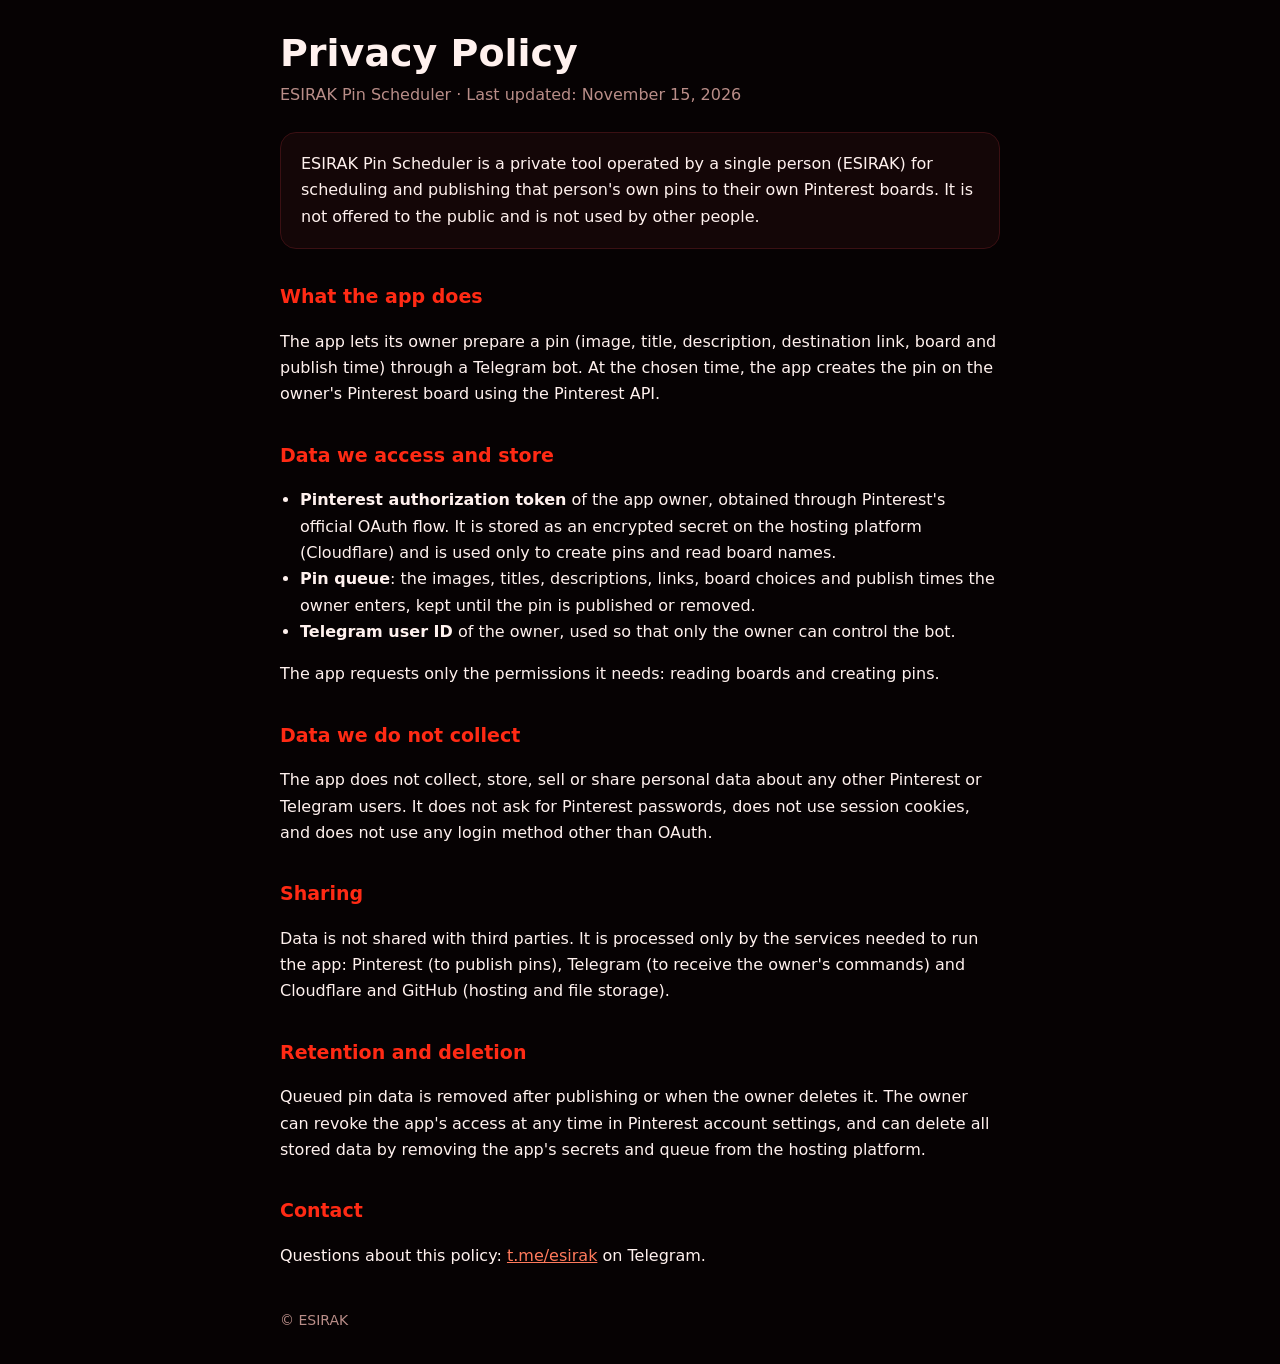
==== esirak-privacy-policy.html @ 10af094e "о" ====
<!doctype html>
<html lang="en">
<head>
<meta charset="utf-8">
<meta name="viewport" content="width=device-width, initial-scale=1">
<title>Privacy Policy – ESIRAK Pin Scheduler</title>
<link rel="icon" type="image/png" href="logo.png">
<style>
  :root { --bg:#060203; --panel:#140607; --line:#3b1013; --red:#ff2a14; --fg:#fff1ee; --mute:#b98d88; color-scheme: dark; }
  * { box-sizing: border-box; }
  body { margin:0; background:var(--bg); color:var(--fg); font:16px/1.65 system-ui,-apple-system,"Segoe UI",Roboto,sans-serif; padding:32px max(16px, env(safe-area-inset-left,0px)); }
  main { max-width:720px; margin:0 auto; }
  a { color:#ff7a5c; }
  h1 { font-size:clamp(26px,5vw,38px); line-height:1.15; margin:0 0 6px; }
  h2 { font-size:19px; margin:32px 0 8px; color:var(--red); }
  p, li { color:var(--fg); }
  ul { padding-left:20px; }
  .meta { color:var(--mute); margin:0 0 24px; }
  .card { background:var(--panel); border:1px solid var(--line); border-radius:16px; padding:18px 20px; }
  footer { margin-top:40px; color:var(--mute); font-size:14px; }
</style>
</head>
<body>
<main>
  <h1>Privacy Policy</h1>
  <p class="meta">ESIRAK Pin Scheduler · Last updated: November 15, 2026</p>

  <div class="card">
    <p style="margin:0">ESIRAK Pin Scheduler is a private tool operated by a single person (ESIRAK) for scheduling and publishing that person's own pins to their own Pinterest boards. It is not offered to the public and is not used by other people.</p>
  </div>

  <h2>What the app does</h2>
  <p>The app lets its owner prepare a pin (image, title, description, destination link, board and publish time) through a Telegram bot. At the chosen time, the app creates the pin on the owner's Pinterest board using the Pinterest API.</p>

  <h2>Data we access and store</h2>
  <ul>
    <li><strong>Pinterest authorization token</strong> of the app owner, obtained through Pinterest's official OAuth flow. It is stored as an encrypted secret on the hosting platform (Cloudflare) and is used only to create pins and read board names.</li>
    <li><strong>Pin queue</strong>: the images, titles, descriptions, links, board choices and publish times the owner enters, kept until the pin is published or removed.</li>
    <li><strong>Telegram user ID</strong> of the owner, used so that only the owner can control the bot.</li>
  </ul>
  <p>The app requests only the permissions it needs: reading boards and creating pins.</p>

  <h2>Data we do not collect</h2>
  <p>The app does not collect, store, sell or share personal data about any other Pinterest or Telegram users. It does not ask for Pinterest passwords, does not use session cookies, and does not use any login method other than OAuth.</p>

  <h2>Sharing</h2>
  <p>Data is not shared with third parties. It is processed only by the services needed to run the app: Pinterest (to publish pins), Telegram (to receive the owner's commands) and Cloudflare and GitHub (hosting and file storage).</p>

  <h2>Retention and deletion</h2>
  <p>Queued pin data is removed after publishing or when the owner deletes it. The owner can revoke the app's access at any time in Pinterest account settings, and can delete all stored data by removing the app's secrets and queue from the hosting platform.</p>

  <h2>Contact</h2>
  <p>Questions about this policy: <a href="https://t.me/esirak">t.me/esirak</a> on Telegram.</p>

  <footer>© ESIRAK</footer>
</main>
</body>
</html>
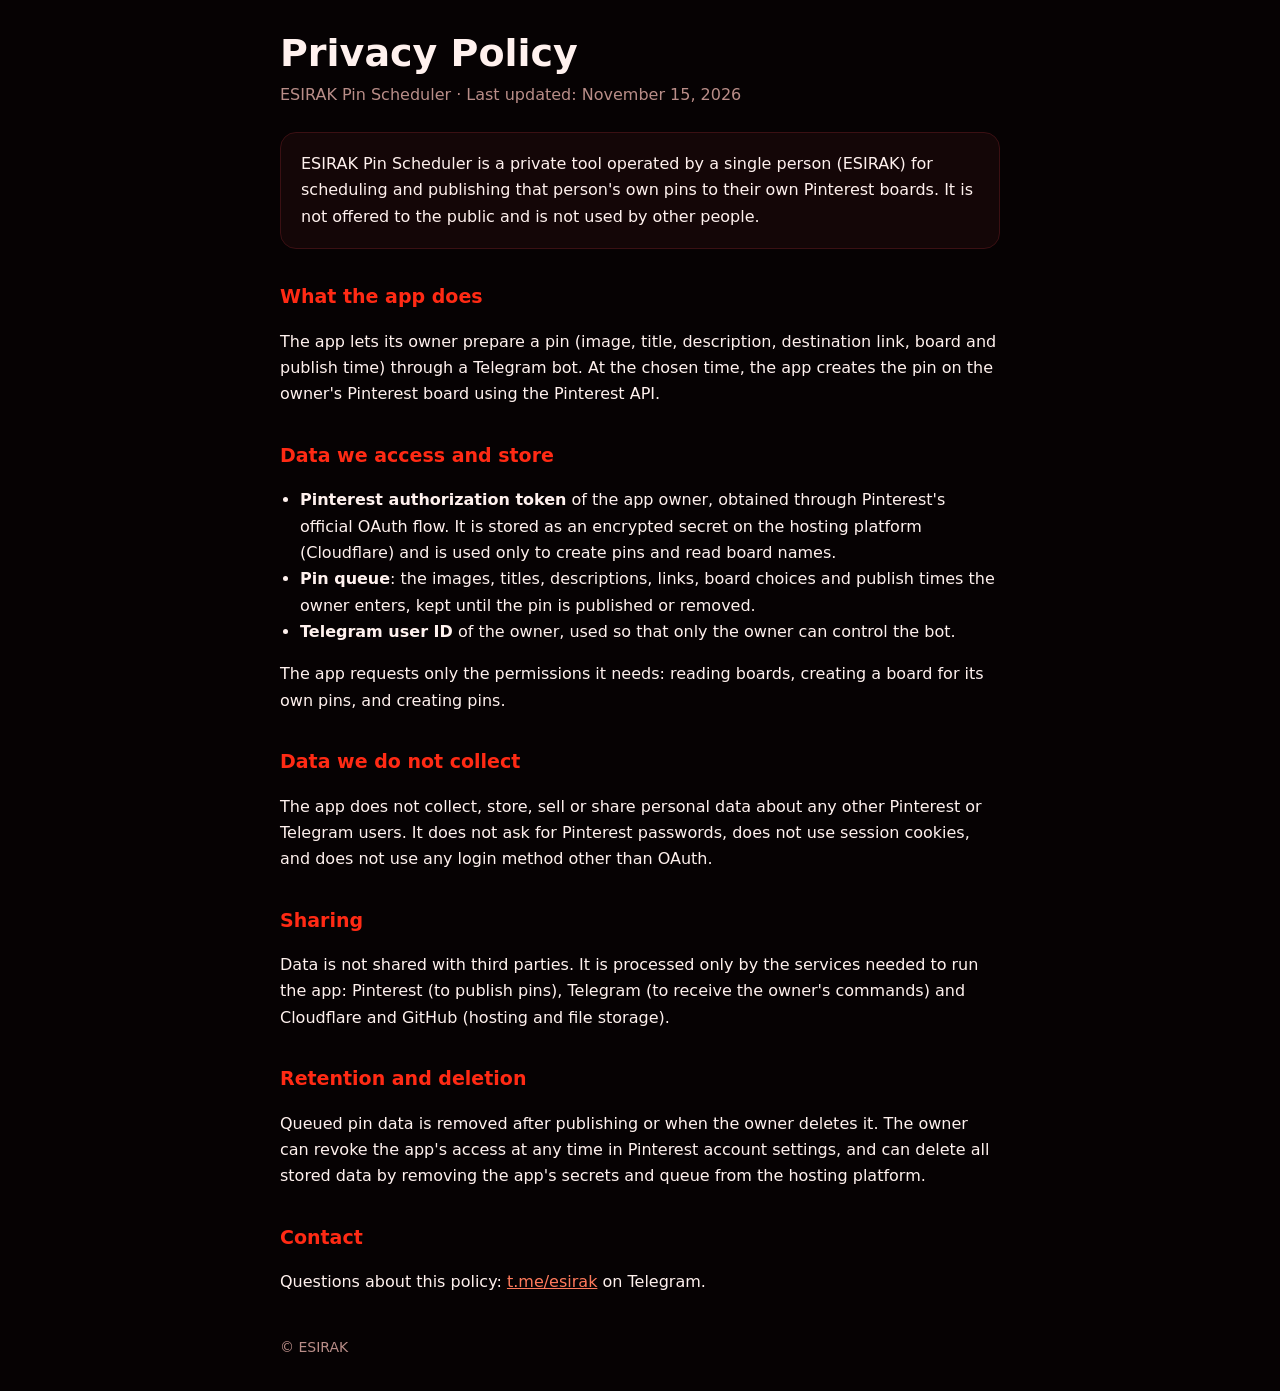
==== commit c0562bea: "Update esirak-privacy-policy.html" ====
--- a/esirak-privacy-policy.html
+++ b/esirak-privacy-policy.html
@@ -38,7 +38,7 @@
     <li><strong>Pin queue</strong>: the images, titles, descriptions, links, board choices and publish times the owner enters, kept until the pin is published or removed.</li>
     <li><strong>Telegram user ID</strong> of the owner, used so that only the owner can control the bot.</li>
   </ul>
-  <p>The app requests only the permissions it needs: reading boards and creating pins.</p>
+  <p>The app requests only the permissions it needs: reading boards, creating a board for its own pins, and creating pins.</p>
 
   <h2>Data we do not collect</h2>
   <p>The app does not collect, store, sell or share personal data about any other Pinterest or Telegram users. It does not ask for Pinterest passwords, does not use session cookies, and does not use any login method other than OAuth.</p>
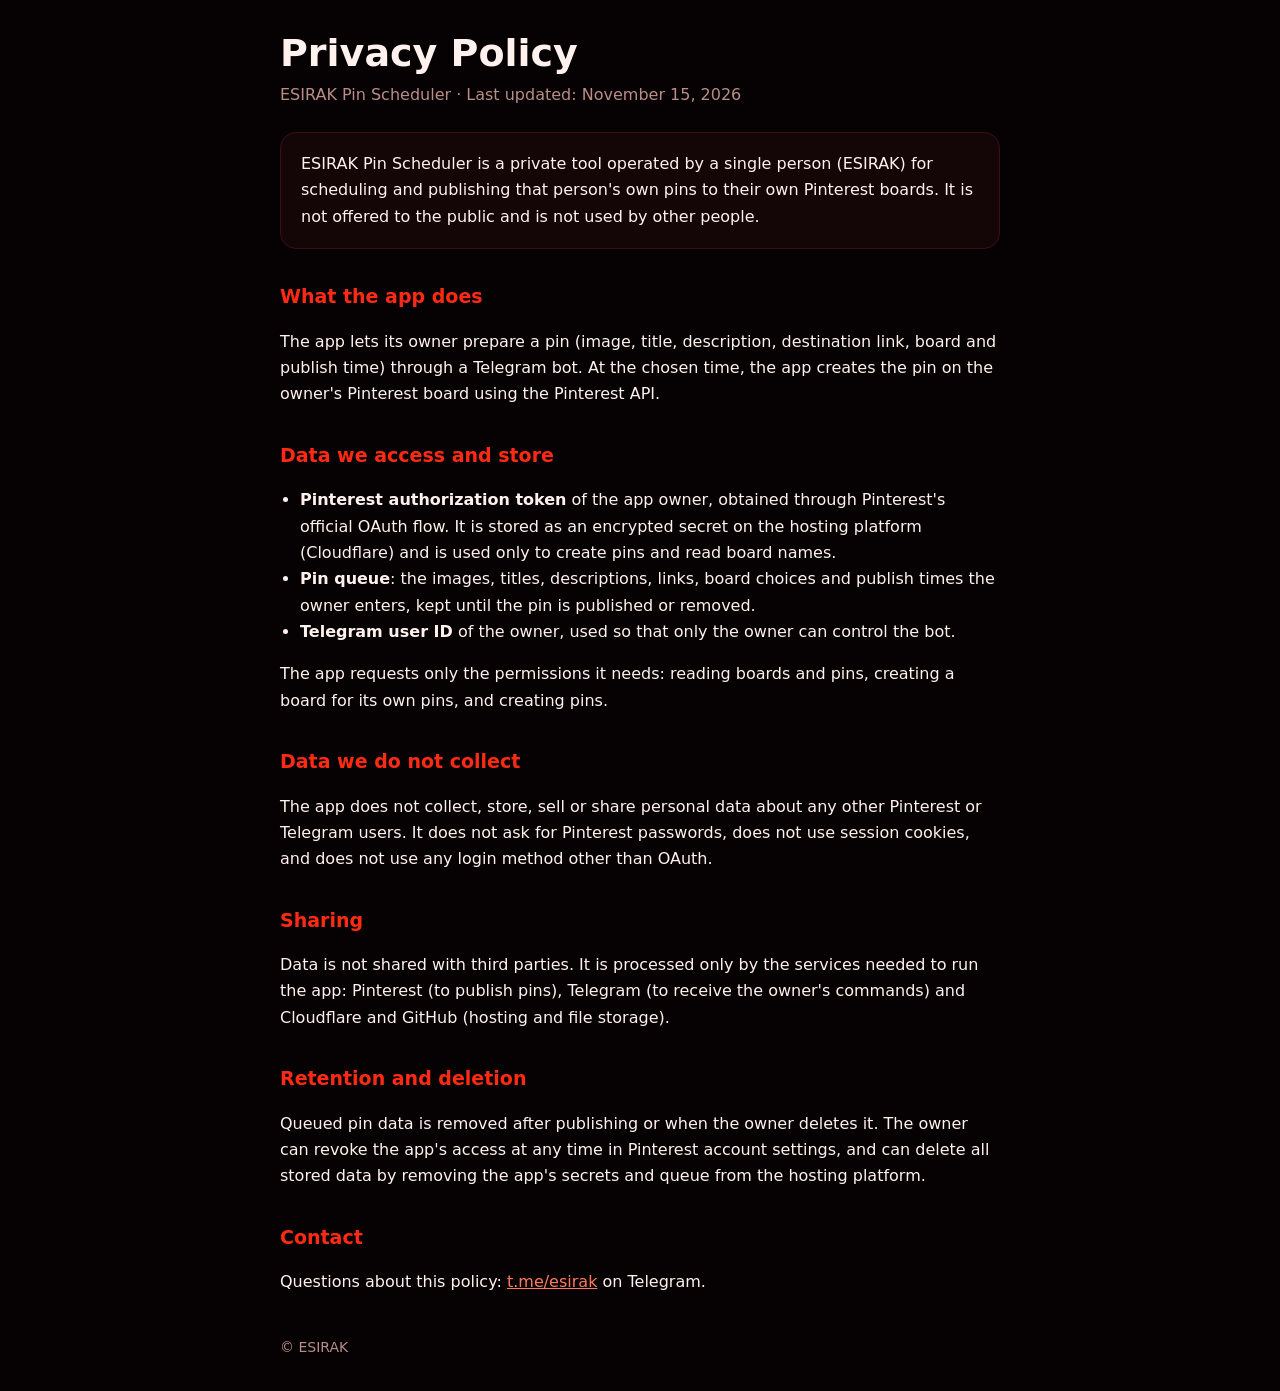
==== commit 4438007a: "Update esirak-privacy-policy.html" ====
--- a/esirak-privacy-policy.html
+++ b/esirak-privacy-policy.html
@@ -38,7 +38,7 @@
     <li><strong>Pin queue</strong>: the images, titles, descriptions, links, board choices and publish times the owner enters, kept until the pin is published or removed.</li>
     <li><strong>Telegram user ID</strong> of the owner, used so that only the owner can control the bot.</li>
   </ul>
-  <p>The app requests only the permissions it needs: reading boards, creating a board for its own pins, and creating pins.</p>
+  <p>The app requests only the permissions it needs: reading boards and pins, creating a board for its own pins, and creating pins.</p>
 
   <h2>Data we do not collect</h2>
   <p>The app does not collect, store, sell or share personal data about any other Pinterest or Telegram users. It does not ask for Pinterest passwords, does not use session cookies, and does not use any login method other than OAuth.</p>
